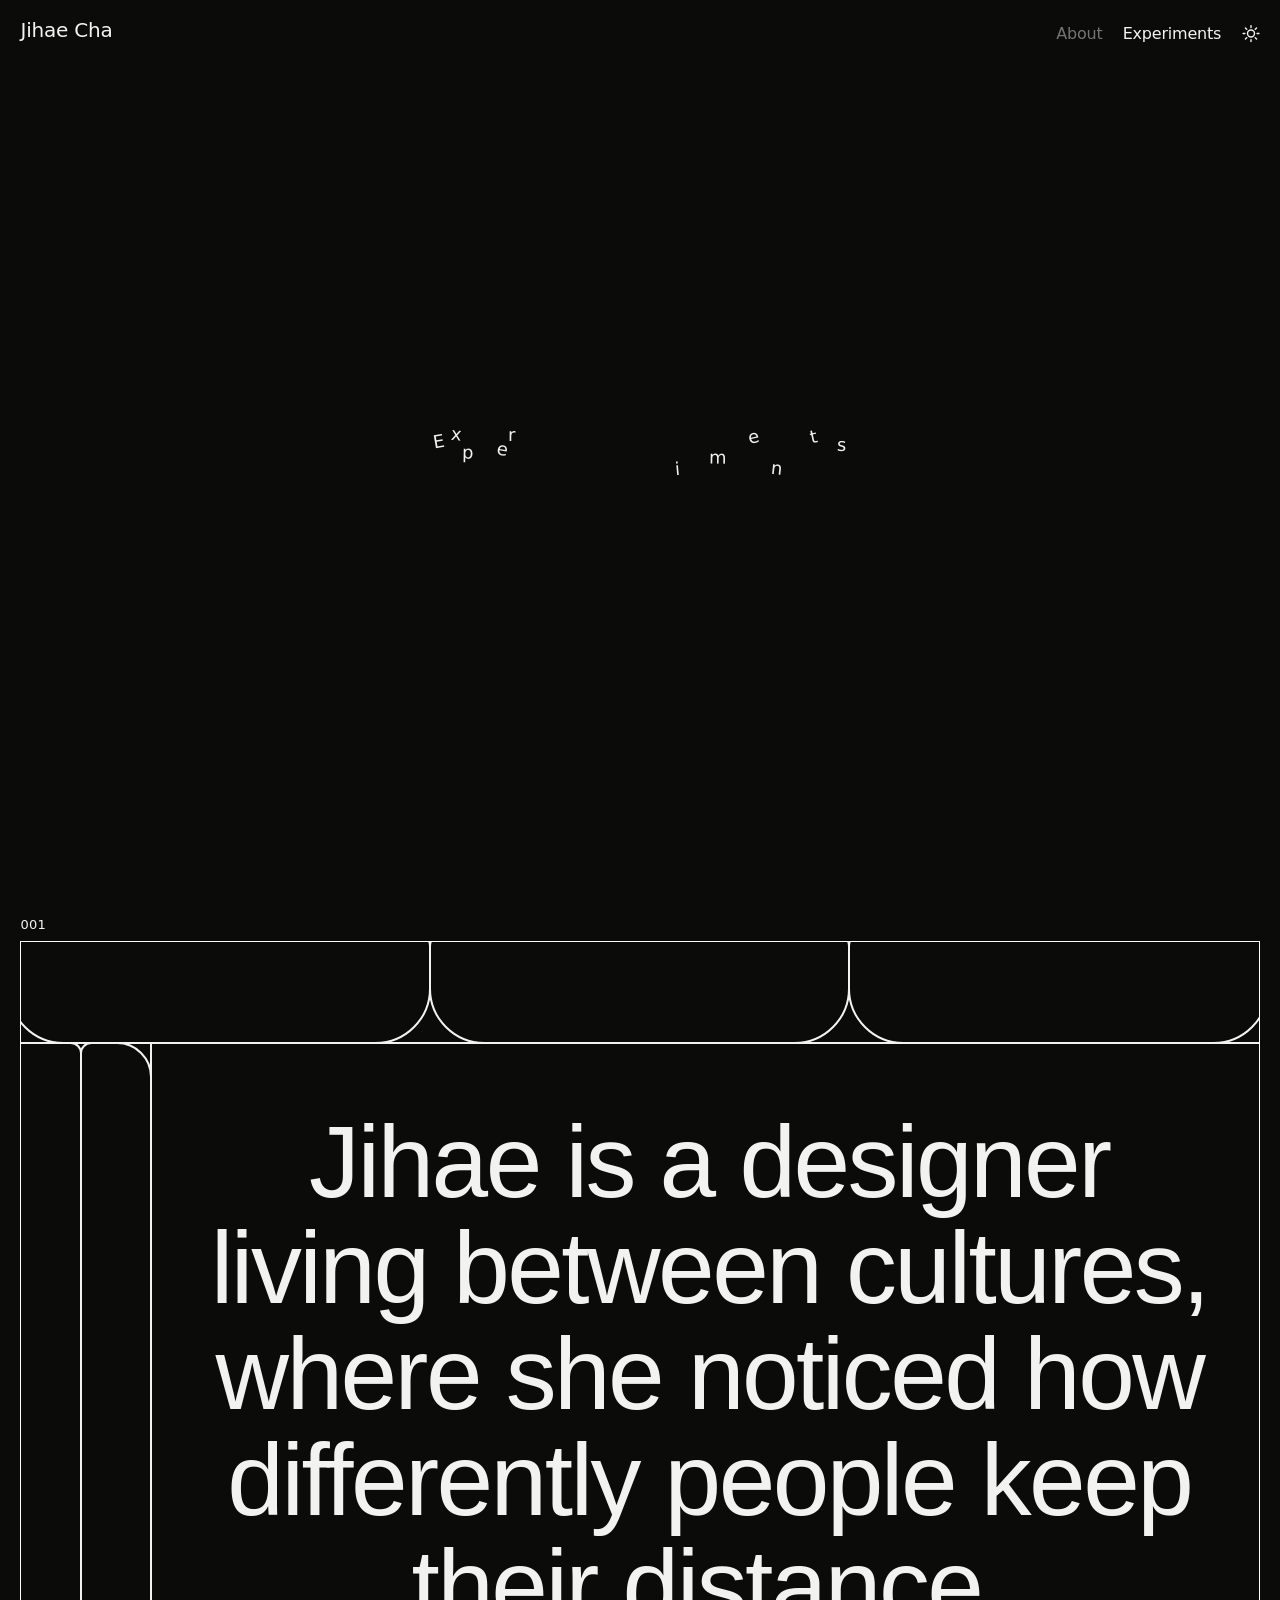
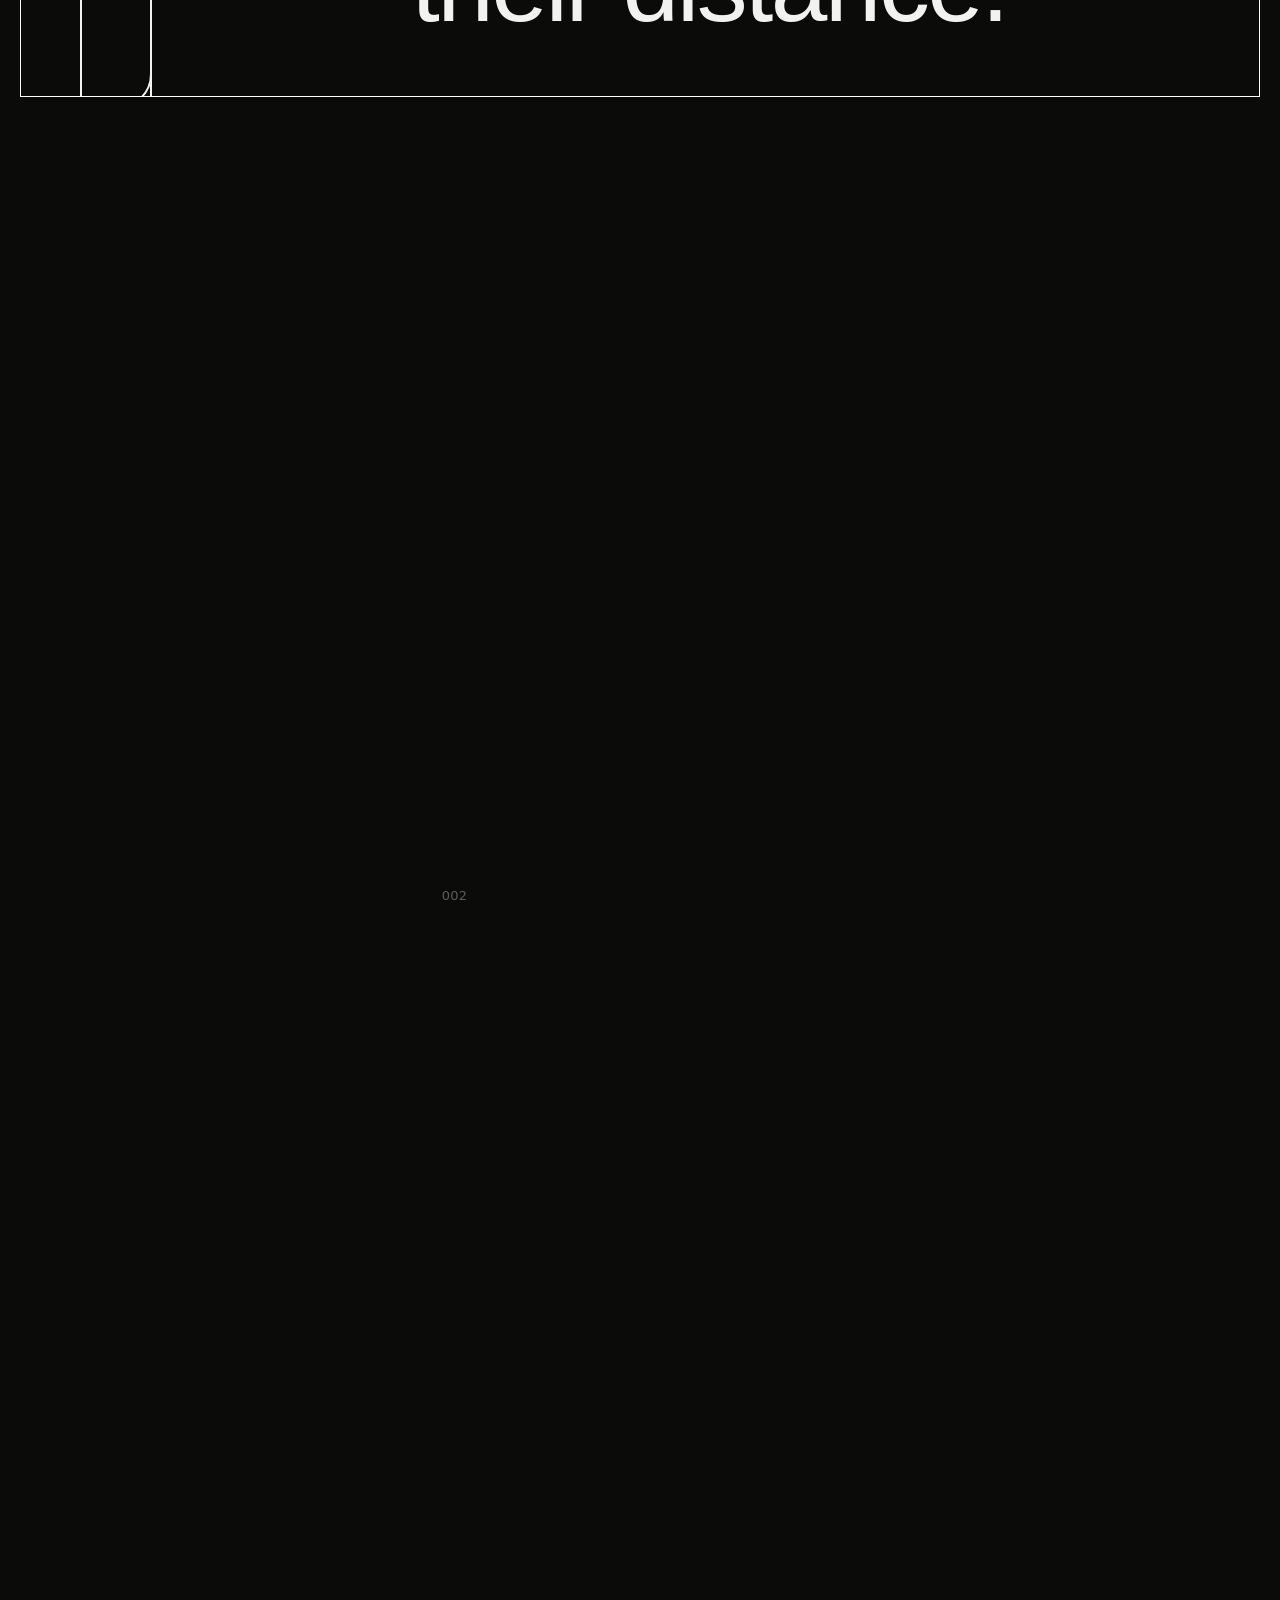
==== experiments/index.html @ 2024a820 "Experiments page (the Experience grid and the 3D name, scrolling in); footer as a grid that pushes a" ====
<!DOCTYPE html>
<html lang="en" data-theme="dark">
<head>
<meta charset="utf-8">
<base href="../">   <!-- one folder down: every path below is from the site root -->
<meta name="viewport" content="width=device-width, initial-scale=1">
<title>Experiments — Jihae Cha</title>
<link rel="icon" type="image/svg+xml" href="data:image/svg+xml,%3Csvg xmlns='http://www.w3.org/2000/svg' viewBox='0 0 32 32'%3E%3Cstyle%3Erect%7Bfill:none;stroke:%23121211%7D@media (prefers-color-scheme:dark)%7Brect%7Bstroke:%23f2f2f0%7D%7D%3C/style%3E%3Crect x='4' y='4' width='24' height='24' rx='4' stroke-width='2.5'/%3E%3C/svg%3E">
<link rel="preconnect" href="https://api.fontshare.com" crossorigin>
<link rel="stylesheet" href="https://api.fontshare.com/v2/css?f[]=switzer@300,400,500&display=swap">
<style>
  :root{ --paper:#ffffff; --ink:#121211; --frame:#121211; --frame-w:1.5px; --pad:clamp(14px, 1.6vw, 24px); }
  [data-theme="dark"]{ --paper:#0b0b0a; --ink:#f2f2f0; --frame:#ffffff; }   /* the frame: full white in dark, full black in light */
  html, body{ margin:0; background:var(--paper); color:var(--ink); }
  body{ font-family:"Switzer", "Helvetica Neue", system-ui, sans-serif; -webkit-font-smoothing:antialiased; }
  *{ box-sizing:border-box; }
  /* the same name and links as the homepage's top corners */
  .bar{ position:fixed; z-index:2; top:var(--pad); left:var(--pad); right:var(--pad);
    display:flex; justify-content:space-between; align-items:baseline;
    color:#fff; mix-blend-mode:difference; pointer-events:none; font-size:20px; line-height:1; letter-spacing:-.01em; }
  .bar a{ color:inherit; text-decoration:none; pointer-events:auto; transition:opacity .2s ease; }
  .bar a:hover{ opacity:.55; }
  .bar a:focus-visible{ outline:1px solid currentColor; outline-offset:4px; }
  .bar nav{ display:flex; align-items:center; gap:20px; font-size:16px; }
  .bar nav a{ translate:0 2px; }   /* onto the name's baseline, as on the homepage */
  /* the light/dark icon, as on the homepage */
  .theme{ appearance:none; background:none; border:0; padding:0; margin:0 -1.7px 0 0; color:inherit; cursor:pointer; pointer-events:auto;
    display:flex; align-items:center; justify-content:center; width:20px; height:20px; translate:0 1.5px; transition:opacity .2s ease; }
  .theme svg{ width:20px; height:20px; display:block; fill:none; stroke:currentColor; stroke-width:1.7; stroke-linecap:round; stroke-linejoin:round; }
  .theme:hover{ opacity:.55; }
  .theme:focus-visible{ outline:1px solid currentColor; outline-offset:4px; }
  .page-head h1 .l{ display:inline-block; transition:transform .5s cubic-bezier(.22,1,.36,1); }   /* each letter keeps its distance from the cursor */
  /* the page you are on stays full white; the other links rest soft and light up on hover, so the
     menu reads apart from the white frames and title */
  .bar nav a:not([aria-current]){ opacity:.45; }
  .bar nav a:not([aria-current]):hover{ opacity:1; }
  /* the page's own title, alone, then the work soon after */
  .page-head{ min-height:100svh; display:flex; align-items:center; justify-content:center; padding:calc(var(--pad) * 2 + 20px) var(--pad); }   /* the first screen is the title alone; the work waits below */
  .page-head h1{ width:100%; }
  .page-head h1{ margin:0; font-weight:400; font-size:clamp(15px, 1.4vw, 23px); line-height:1.32; letter-spacing:0; padding:1.2em 0; text-align:center; }   /* the About text's size, centred; each letter is placed by the script */
  /* each experiment is only the piece, full width, one under another; no text, no rules */
  main{ display:flex; flex-direction:column; gap:calc(var(--pad) * 9); padding:calc(var(--pad) * 2) var(--pad) calc(var(--pad) * 4); counter-reset:exp; }
  .exp{ position:relative; width:100%; height:min(84svh, 820px); counter-increment:exp; }
  /* a piece in a .hold pins in place for a stretch of scrolling (the hold's extra height), then
     moves on up with the page; the next piece follows after it and never covers it */
  .hold{ height:calc(min(84svh, 820px) + 70svh); }
  .hold > .exp{ position:sticky; top:calc(var(--pad) * 2 + 20px + 1.6rem); }
  .exp video{ position:absolute; inset:0; width:100%; height:100%; display:block; object-fit:contain; background:var(--paper); }   /* the whole film, nothing cropped */
  /* a piece can go without its frame (exp--bare), and can start small and grow to full size as it
     scrolls up to the middle of the screen (exp--grow; --p set by the script) */
  .exp--bare::after{ display:none; }
  .exp--bare video{ background:transparent; }
  /* the piece grows by scaling from its top edge (so the first one's tip shows on the landing);
     its frame is drawn at that same size rather than scaled, so the line stays a crisp white
     stroke at every size, and its number sits on the frame's corner */
  .exp--grow{ --s:calc(.32 + .68 * var(--p, 0)); }
  .exp--grow > video, .exp--grow > iframe{ transform:scale(var(--s)); transform-origin:50% 0; will-change:transform; }
  .exp.exp--grow::after{ inset:0 calc((1 - var(--s)) * 50%) calc((1 - var(--s)) * 100%); }
  .exp.exp--grow::before{ left:calc((1 - var(--s)) * 50%); opacity:calc(.35 + .65 * var(--p, 0)); }
  /* the frame is drawn over the piece, and the piece is laid a few pixels past it on every side
     and cut back to the frame, so a piece's own outer edge never shows as a second line beside it */
  .exp::after{ content:""; position:absolute; inset:0; border:var(--frame-w) solid var(--frame); pointer-events:none; z-index:1; }
  /* its number, small, above the frame on the left: 001, 002... counted by itself, in page order */
  .exp::before{ content:counter(exp, decimal-leading-zero); position:absolute; left:0; bottom:100%; margin-bottom:.6rem;
    font-size:13px; line-height:1; color:var(--ink); font-variant-numeric:tabular-nums; letter-spacing:.02em; }
  .exp:nth-of-type(-n+99)::before{ content:"0" counter(exp, decimal-leading-zero); }
  .exp iframe{ position:absolute; inset:-8px; width:calc(100% + 16px); height:calc(100% + 16px); border:0; display:block; clip-path:inset(8px); }
</style>
</head>
<body>
<div class="bar">
  <a href="./">Jihae Cha</a>
  <nav aria-label="Site">
    <a href="./#about">About</a>
    <a href="experiments/" aria-current="page">Experiments</a>
    <button type="button" id="theme" class="theme" aria-pressed="true"></button>
  </nav>
</div>
<header class="page-head">
  <h1>Experiments</h1>
</header>

<main>
  <!-- one experiment per <article>: copy this block and change its piece (and its id and title) -->
  <div class="hold">
    <article class="exp" id="proxemics">
      <iframe src="experiments/grid.html" title="Personal Space, an interactive grid" id="grid" loading="lazy"></iframe>
    </article>
  </div>
  <article class="exp exp--bare exp--grow" id="3d-name">
    <video src="media/00-experiments/3D-name-web.mp4" muted loop playsinline autoplay preload="metadata" aria-label="Jihae's name in 3D"></video>
  </article>
</main>
<script>
  /* the title's letters rest scattered a little off their line and keep their distance from the
     cursor, as the words in About do, drifting back when it leaves */
  (function(){
    var h=document.querySelector('.page-head h1'); if(!h) return;
    if(matchMedia('(prefers-reduced-motion: reduce)').matches) return;
    var word=h.textContent; h.textContent=''; h.setAttribute('aria-label', word);
    var ls=word.split('').map(function(ch){ var l=document.createElement('span'); l.className='l'; l.setAttribute('aria-hidden','true'); l.textContent=ch; h.appendChild(l); return l; });
    var R=140, PUSH=14, mx=-1e4, my=-1e4, raf=0;
    // scattered with no rhythm, and the spread itself changes every visit: some visits the
    // letters huddle close, some the word stretches across the page with one or two long
    // silences (an E at the far left, the rest far off to the right). Order always holds.
    var rnd=function(a,b){ return a+Math.random()*(b-a); };
    ls.forEach(function(l){ l.style.translate='0 '+rnd(-1.1,1.1).toFixed(2)+'em'; l.style.rotate=rnd(-14,14).toFixed(1)+'deg'; });
    function spread(){
      var free=h.clientWidth, letters=0;
      ls.forEach(function(l){ l.style.marginRight='0px'; letters+=l.getBoundingClientRect().width; });
      var room=Math.max(0, free-letters);
      if(!h._span) h._span=Math.random()<.4 ? rnd(.02,.12) : Math.random()<.5 ? rnd(.25,.55) : rnd(.75,.98);   // huddled, loose, or across the page
      var total=room*h._span, n=ls.length-1;
      if(!h._w){   // gap weights: mostly small, and now and then one or two long silences
        h._w=[]; for(var i=0;i<n;i++) h._w.push(Math.random()<.12 ? rnd(4,9) : Math.pow(Math.random(),2));
      }
      var sum=h._w.reduce(function(a,b){ return a+b; },0)||1;
      ls.forEach(function(l,i){ l.style.marginRight=i<n ? (total*h._w[i]/sum).toFixed(1)+'px' : '0px'; });
    }
    spread(); addEventListener('resize',spread); if(document.fonts) document.fonts.ready.then(spread);
    function lean(){
      raf=0;
      ls.forEach(function(l){
        var r=l.getBoundingClientRect(), dx=r.left+r.width/2-mx, dy=r.top+r.height/2-my, d=Math.hypot(dx,dy);
        if(d<R&&d>0){ var f=Math.pow(1-d/R,1.4)*PUSH; l.style.transform='translate('+(dx/d*f).toFixed(1)+'px,'+(dy/d*f*.6).toFixed(1)+'px)'; }
        else if(l.style.transform) l.style.transform='';
      });
    }
    var head=document.querySelector('.page-head');
    if(matchMedia('(hover: hover)').matches){
      head.addEventListener('pointermove',function(e){ mx=e.clientX; my=e.clientY; if(!raf) raf=requestAnimationFrame(lean); });
      head.addEventListener('pointerleave',function(){ mx=my=-1e4; lean(); });
    } else {   /* phones: a tap nudges the letters near the finger aside, and they drift back */
      var back=null;
      head.addEventListener('click',function(e){ mx=e.clientX; my=e.clientY; lean(); clearTimeout(back); back=setTimeout(function(){ mx=my=-1e4; lean(); },600); });
    }
  })();
  /* exp--grow: 0 while its middle is at the bottom of the screen, 1 once it reaches the middle */
  (function(){
    var els=[].slice.call(document.querySelectorAll('.exp--grow')); if(!els.length) return;
    if(matchMedia('(prefers-reduced-motion: reduce)').matches){ els.forEach(function(el){ el.style.setProperty('--p',1); }); return; }
    var raf=0;
    function tick(){
      raf=0; var H=innerHeight;
      els.forEach(function(el){
        var r=el.getBoundingClientRect(), mid=r.top+r.height/2, p=(H-mid)/(H/2);
        p=Math.max(0,Math.min(1,p)); p=1-Math.pow(1-p,3);   // eases in as it arrives
        el.style.setProperty('--p',p.toFixed(3));
      });
    }
    addEventListener('scroll',function(){ if(!raf) raf=requestAnimationFrame(tick); },{passive:true});
    addEventListener('resize',tick); tick();
  })();
  /* the grid's ending links: "her designs" goes to the homepage's work */
  addEventListener('message', function(e){ if(e.data && e.data.landingWorks) location.href='./#works'; });
  /* light and dark, as on the homepage: it opens dark, the icon shows the mode it switches to,
     and the grid inside is told the theme too */
  (function(){
    var btn=document.getElementById('theme'), grid=document.getElementById('grid');
    var SUN='<svg viewBox="0 0 24 24" aria-hidden="true"><circle cx="12" cy="12" r="4.2"/><path d="M12 2.5v2.2M12 19.3v2.2M2.5 12h2.2M19.3 12h2.2M5.3 5.3l1.6 1.6M17.1 17.1l1.6 1.6M5.3 18.7l1.6-1.6M17.1 6.9l1.6-1.6"/></svg>';
    var MOON='<svg viewBox="-1.5 0 24 24" aria-hidden="true"><path d="M20 14.5A8 8 0 1 1 9.5 4a6.5 6.5 0 0 0 10.5 10.5z"/></svg>';
    function sync(){ if(grid.contentWindow) grid.contentWindow.postMessage({ landingTheme: document.documentElement.dataset.theme }, '*'); }
    function set(dark){
      document.documentElement.dataset.theme = dark ? 'dark' : 'light';
      btn.setAttribute('aria-pressed', String(dark));
      btn.innerHTML = dark ? SUN : MOON;
      btn.setAttribute('aria-label', dark ? 'Switch to light mode' : 'Switch to dark mode');
      try{ localStorage.setItem('jihae-theme', dark ? 'dark' : 'light'); }catch(e){}
      sync();
    }
    grid.addEventListener('load', sync);
    btn.addEventListener('click', function(){ set(document.documentElement.dataset.theme !== 'dark'); });
    set(true);   /* always opens in dark, like the homepage */
  })();
</script>
</body>
</html>
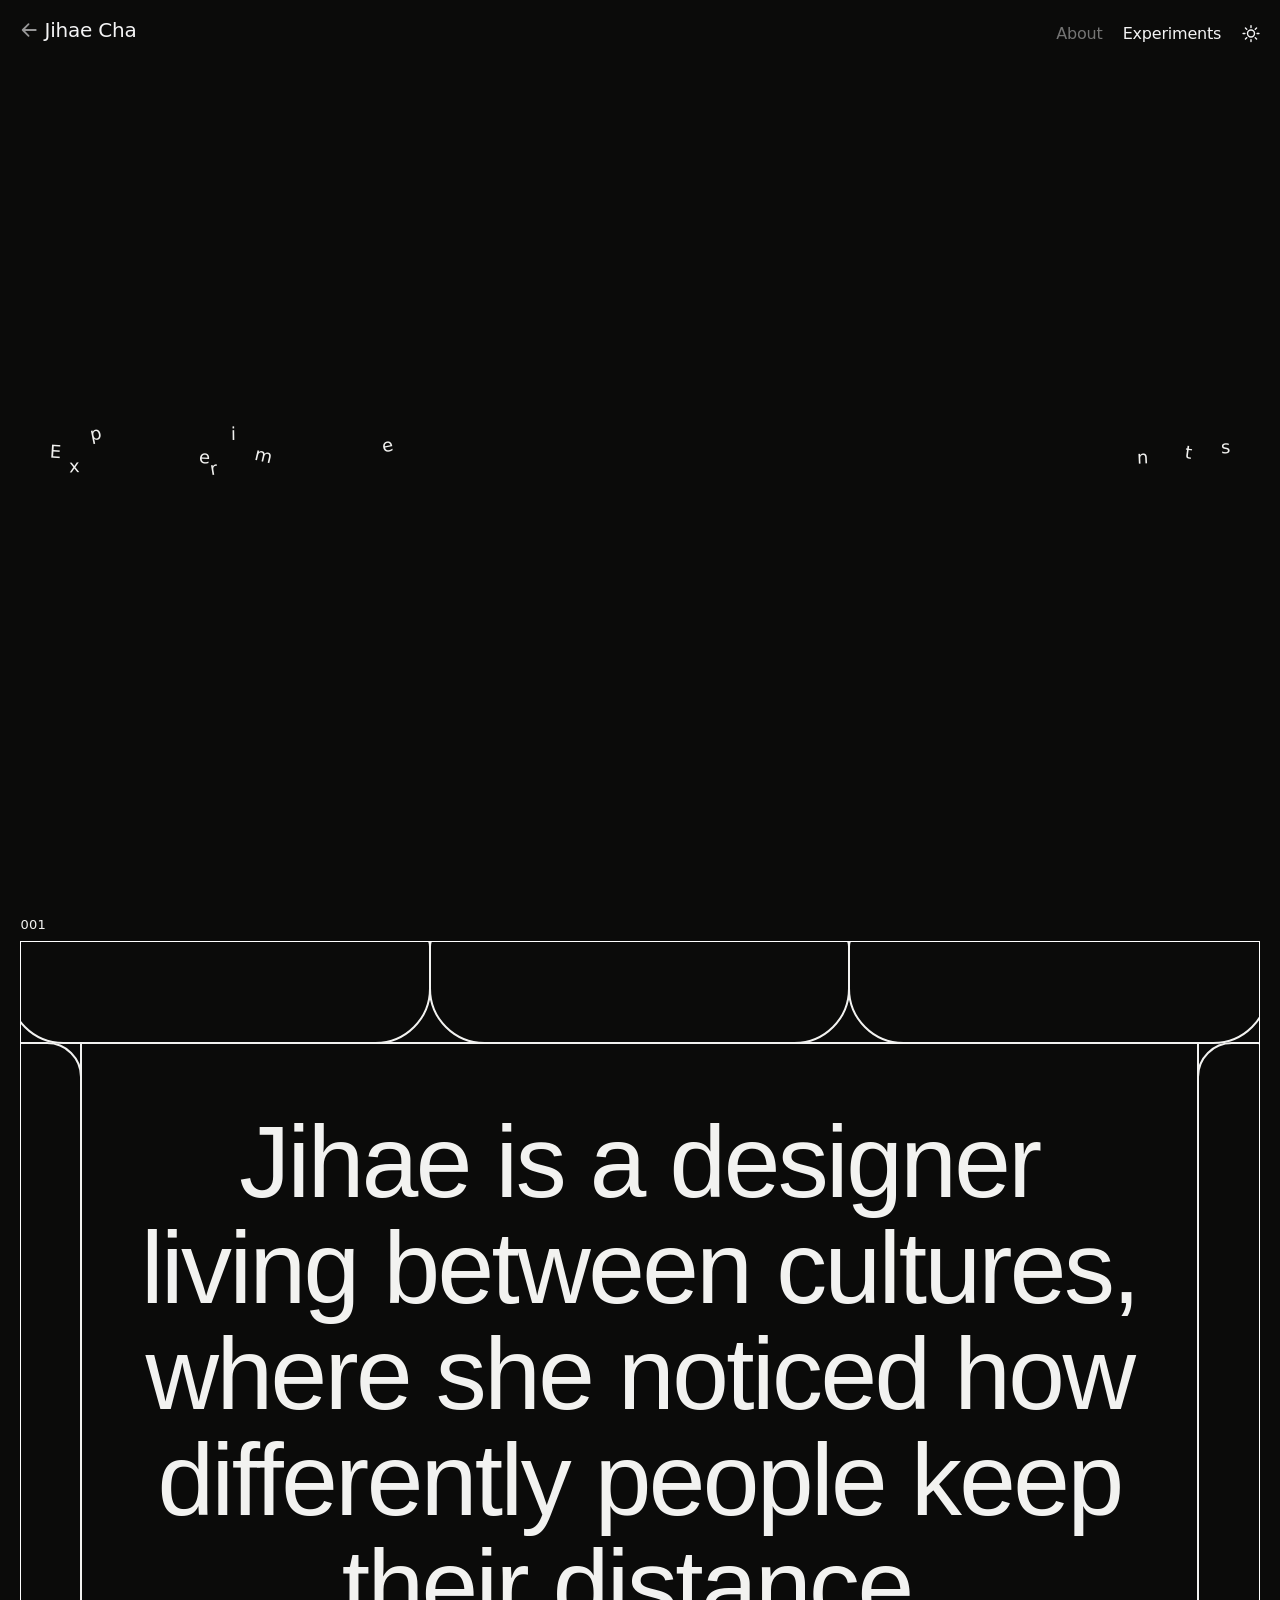
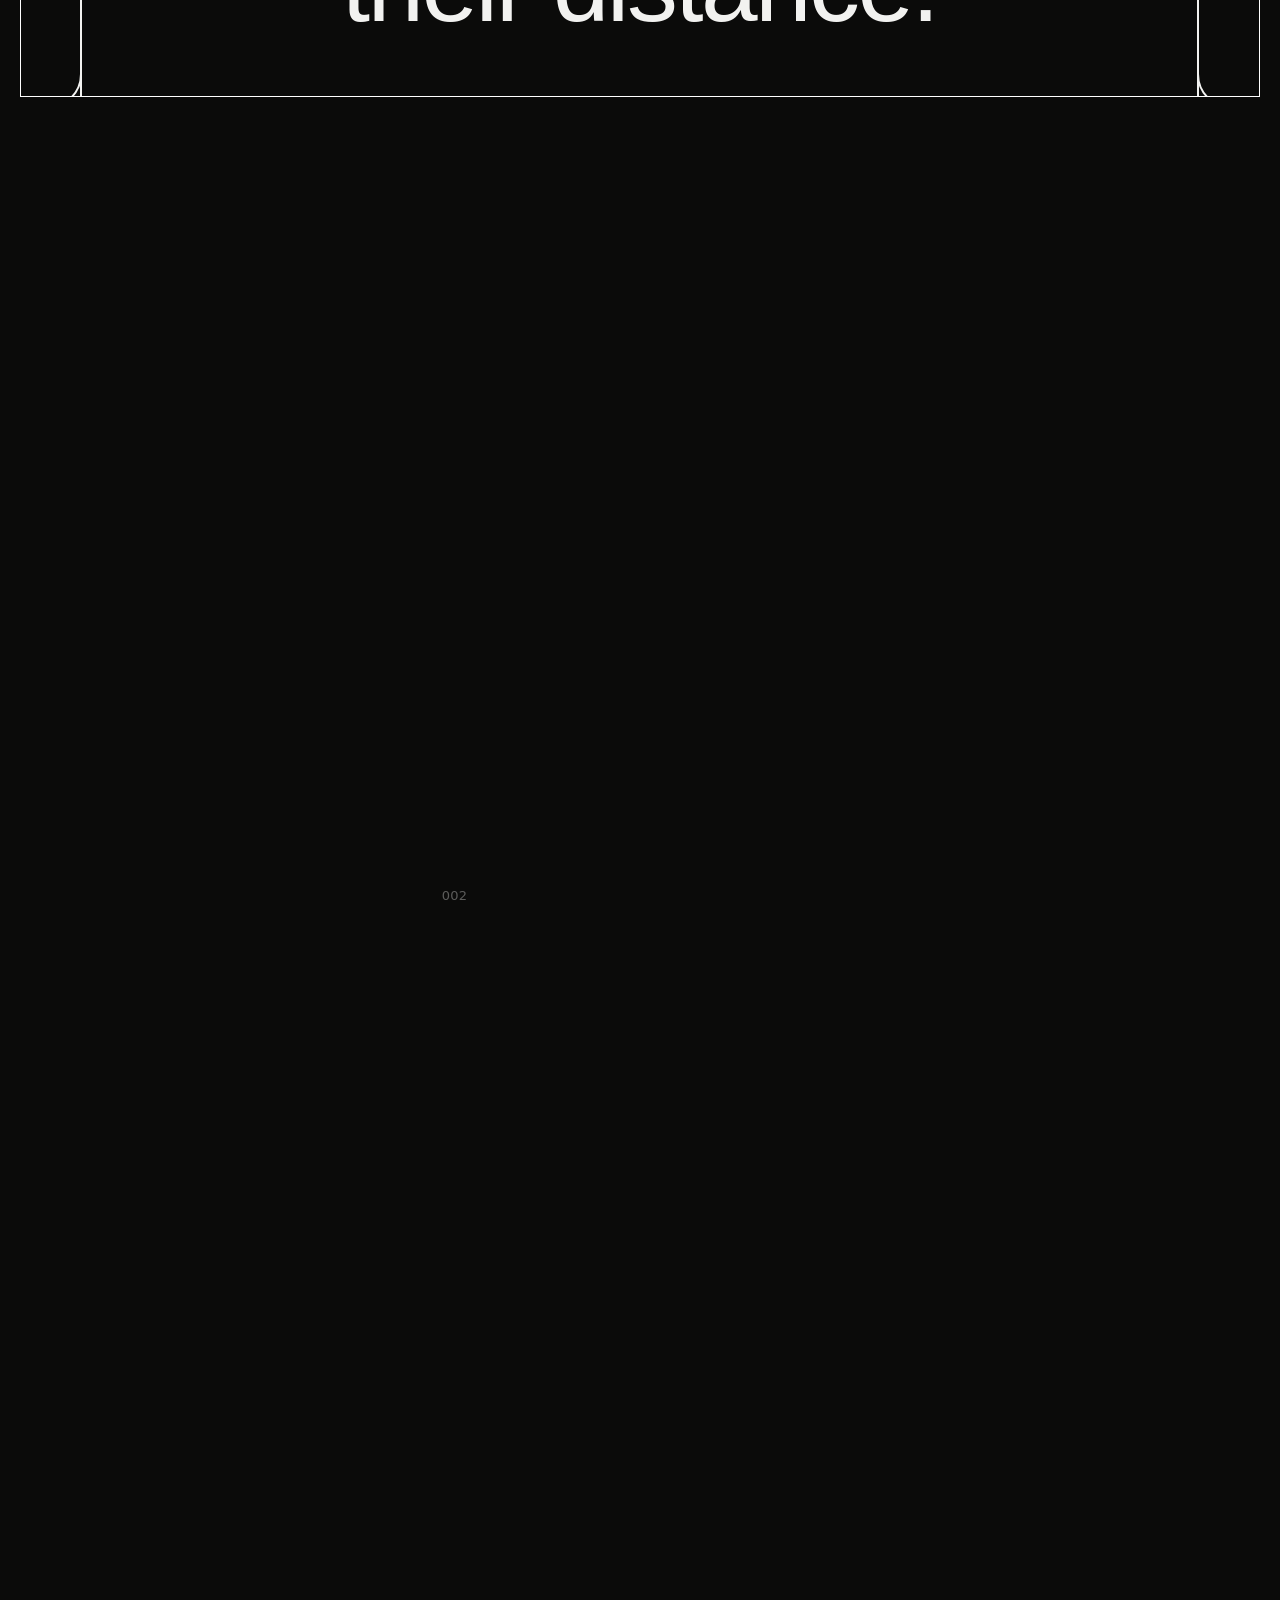
==== commit 09856e50: "Projects: ← before the name is the way back, the landing's arrow, gliding in slowly and leaving with" ====
--- a/experiments/index.html
+++ b/experiments/index.html
@@ -29,6 +29,12 @@
   .theme svg{ width:20px; height:20px; display:block; fill:none; stroke:currentColor; stroke-width:1.7; stroke-linecap:round; stroke-linejoin:round; }
   .theme:hover{ opacity:.55; }
   .theme:focus-visible{ outline:1px solid currentColor; outline-offset:4px; }
+  /* ← before the name, as in a project: the landing's arrow, turned left, arriving slowly */
+  .bar > a:first-child::before{ content:""; display:inline-block; width:.9em; height:.9em; margin-right:.3em; vertical-align:-.08em; opacity:.6;
+    background:currentColor; -webkit-mask:no-repeat 0 50% / .9em .9em url("data:image/svg+xml,%3Csvg xmlns='http://www.w3.org/2000/svg' viewBox='0 0 20 20'%3E%3Cpath d='M17.5 10H3M9.5 3.5L3 10l6.5 6.5' fill='none' stroke='%23000' stroke-width='2' stroke-linecap='round' stroke-linejoin='round'/%3E%3C/svg%3E"); mask:no-repeat 0 50% / .9em .9em url("data:image/svg+xml,%3Csvg xmlns='http://www.w3.org/2000/svg' viewBox='0 0 20 20'%3E%3Cpath d='M17.5 10H3M9.5 3.5L3 10l6.5 6.5' fill='none' stroke='%23000' stroke-width='2' stroke-linecap='round' stroke-linejoin='round'/%3E%3C/svg%3E");
+    animation:name-back .8s cubic-bezier(.2,.7,.2,1) .1s both; }
+  @keyframes name-back{ from{ opacity:0; transform:translateX(.5em); } }   /* glides in by transform: smooth, no steps */
+  @media (prefers-reduced-motion: reduce){ .bar > a:first-child::before{ animation:none; } }
   .page-head h1 .l{ display:inline-block; transition:transform .5s cubic-bezier(.22,1,.36,1); }   /* each letter keeps its distance from the cursor */
   /* the page you are on stays full white; the other links rest soft and light up on hover, so the
      menu reads apart from the white frames and title */
@@ -69,7 +75,7 @@
 </head>
 <body>
 <div class="bar">
-  <a href="./">Jihae Cha</a>
+  <a href="./" aria-label="Jihae Cha, back to the homepage">Jihae Cha</a>
   <nav aria-label="Site">
     <a href="./#about">About</a>
     <a href="experiments/" aria-current="page">Experiments</a>
